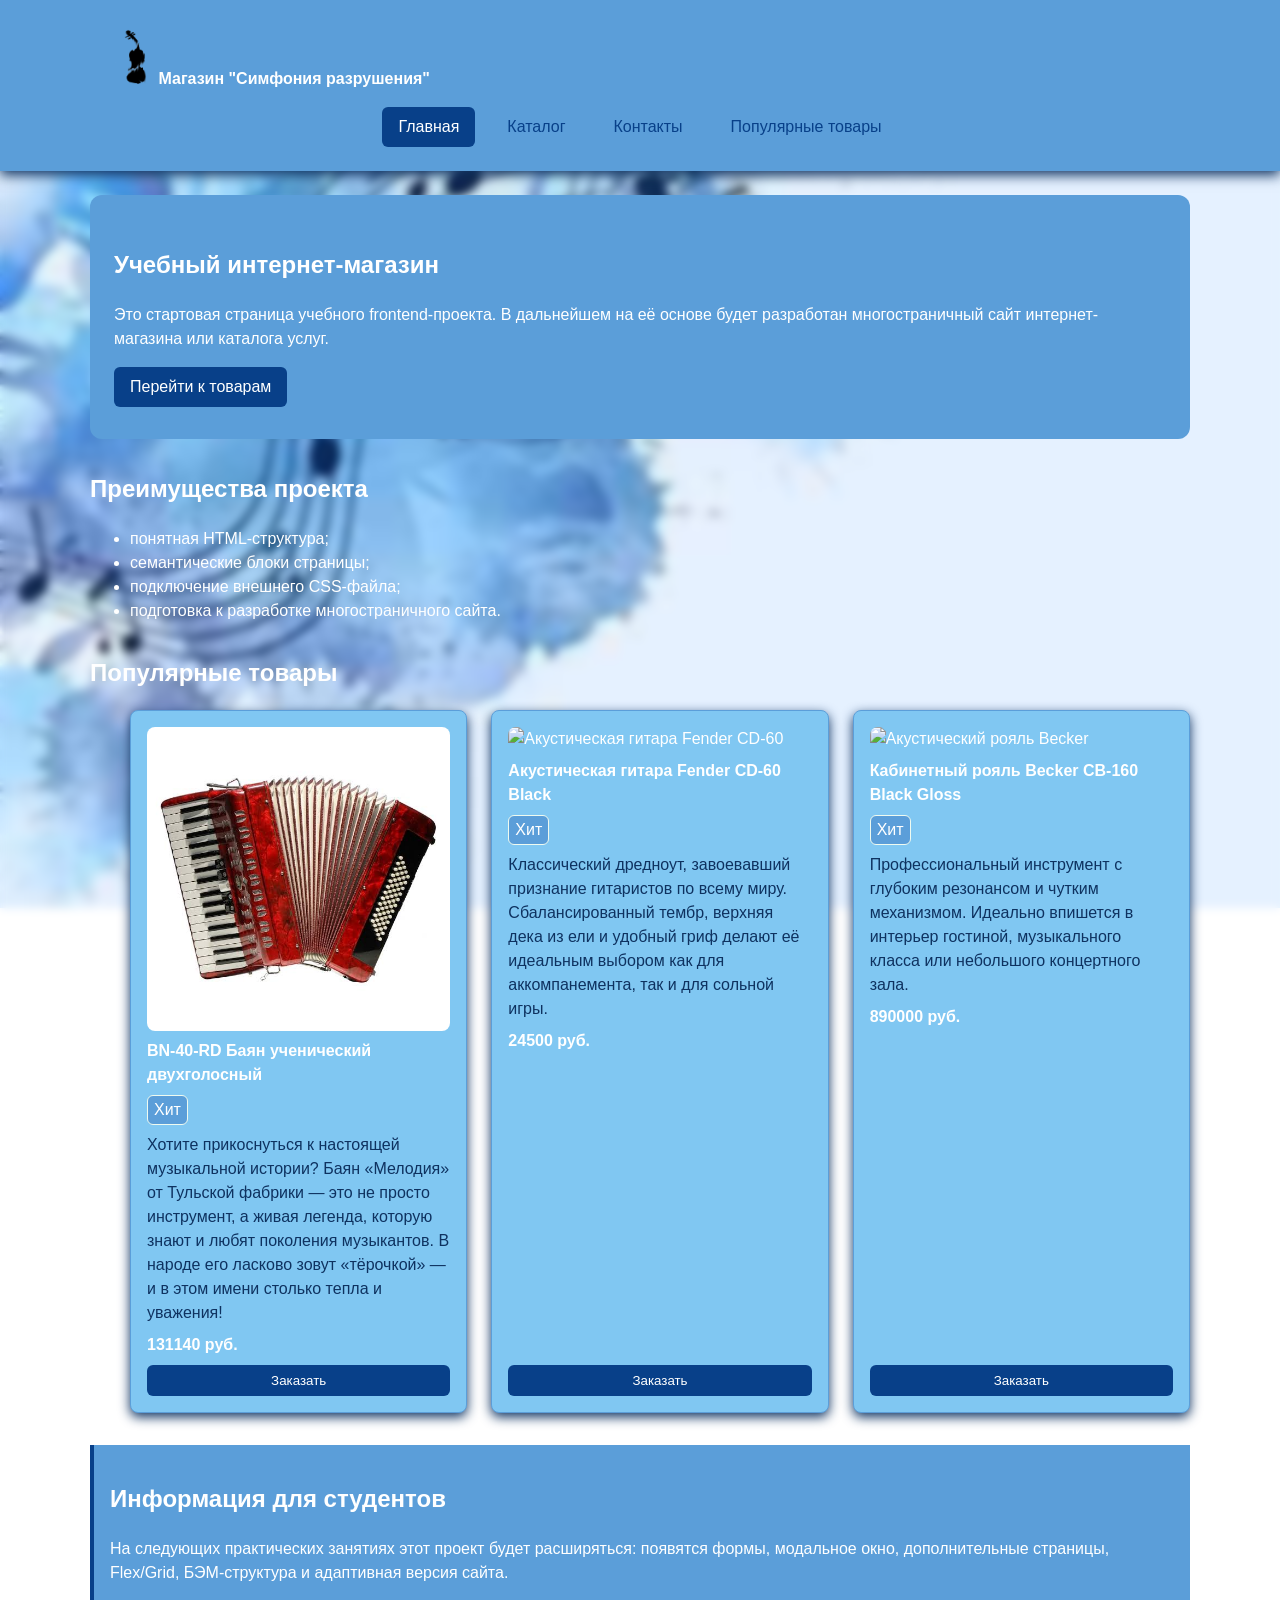
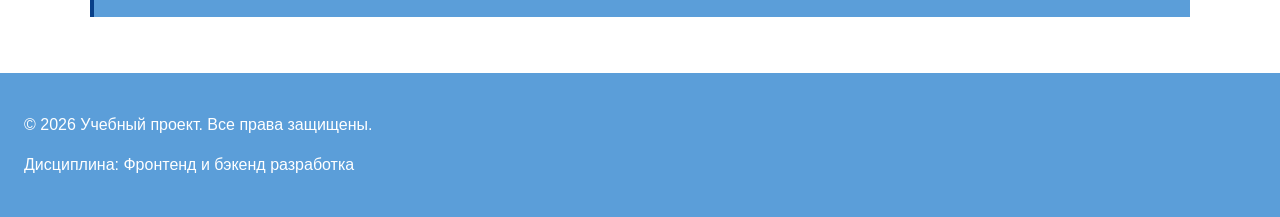
==== index.html @ 5463c81b "feature: initsialisation of project based on the previous project" ====
<!DOCTYPE html>
<html lang="en">
<head>
    <meta charset="UTF-8">
    <meta name="viewport" content="width=device-width, initial-scale=1.0">
    <meta property="og:type" content="website">
    <meta property="og:title" content="Учебный интернет-магазин">
    <meta property="og:description" content="Учебный frontend-проект интернет-магазина.">
    <meta property="og:image" content="https://username.github.io/kr1-html-css-shop/images/preview.jpg">

    <title>Учебный интернет-магазин</title>
    <link rel="stylesheet" href="css/style.css">
    <script type="module" src="js/main.js" defer></script>
</head>
<body>
    <header class="site-header">
        <div class="site-header__inner">
            <img class="site-header-logo-img" src="images/СимфонияРазрушения.png" alt="СимфонияРазрушения">
            <a class="site-header__logo" href="index.html">Магазин "Симфония разрушения"</a>

            <nav class="site-nav" aria-label="Основная навигация">
            <ul class="site-nav__list">
                <li class="site-nav__item">
                <a class="site-nav__link site-nav__link--active" href="index.html">
                    Главная
                </a>
                </li>
                <li class="site-nav__item">
                <a class="site-nav__link" href="catalog.html">Каталог</a>
                </li>
                <li class="site-nav__item">
                <a class="site-nav__link" href="contacts.html">Контакты</a>
                </li>
                <li class="site-nav__item">
                <a class="site-nav__link" href="index.html#popular">
                    Популярные товары
                </a>
                </li>
            </ul>
            </nav>
        </div>
    </header>


    <main>
        <section class="hero">
            <h1>Учебный интернет-магазин</h1>
            <p>
                Это стартовая страница учебного frontend-проекта.
                В дальнейшем на её основе будет разработан многостраничный сайт
                интернет-магазина или каталога услуг.
            </p>
            <a class="button" href="#popular">Перейти к товарам</a>
        </section>
        <section class="section" id="advantages">
            <h2>Преимущества проекта</h2>

            <ul class="advantages-list">
                <li>понятная HTML-структура;</li>
                <li>семантические блоки страницы;</li>
                <li>подключение внешнего CSS-файла;</li>
                <li>подготовка к разработке многостраничного сайта.</li>
            </ul>
        </section>
        <section class="section" id="popular">
            <h2>Популярные товары</h2>

            <ul id="hit-list" class="products-grid" aria-label="Список задач"></ul>
        </section>

        <aside class="aside-info">
            <h2>Информация для студентов</h2>
            <p>
                На следующих практических занятиях этот проект будет расширяться:
                появятся формы, модальное окно, дополнительные страницы, Flex/Grid,
                БЭМ-структура и адаптивная версия сайта.
            </p>
        </aside>
    </main>

    <footer id="contacts">
        <p>&copy; 2026 Учебный проект. Все права защищены.</p>
        <p>Дисциплина: Фронтенд и бэкенд разработка</p>
    </footer>

    <dialog class="order-dialog" id="order-dialog" aria-labelledby="order-dialog-title">
    <h2 id="order-dialog-title">Оформление заявки</h2>

    <form class="order-form" id="order-form" action="#" method="post" novalidate>
        <input id="selected-product" name="selected-product" type="hidden">

        <div class="form-field">
        <label for="order-name">Имя</label>
        <input
            id="order-name"
            name="name"
            type="text"
            placeholder="Введите ваше имя"
            minlength="2"
            autocomplete="given-name"
            required
        >
        </div>

        <div class="form-field">
            <label for="order-email">E-mail</label>
            <input
                id="order-email"
                name="email"
                type="email"
                placeholder="example@mail.ru"
                autocomplete="email"
                required
            >
        </div>

        <div class="form-field">
            <label for="order-phone">Телефон</label>
            <input
                id="order-phone"
                name="phone"
                type="tel"
                inputmode="tel"
                placeholder="+7 (900) 000-00-00"
                pattern="^\{+7, 8} \(\d{3}\) \d{3}-\d{2}-\d{2}$"
                required
            >
            <small>Формат: +7(8) (800) 555-35-35</small>
        </div>

        <div class="form-field">
            <label for="order-date">Дата связи</label>
            <input
                id="order-date"
                name="date"
                type="date"
            >
        </div>

        <div class="form-field">
        <label for="order-topic">Тема заявки</label>
        <select id="order-topic" name="topic" required>
            <option value="">Выберите тему</option>
            <option value="product">Заказ товара</option>
            <option value="consultation">Консультация</option>
            <option value="delivery">Доставка</option>
        </select>
        </div>

        <div class="form-field">
        <label for="order-comment">Комментарий</label>
        <textarea
            id="order-comment"
            name="comment"
            rows="4"
            placeholder="Укажите дополнительную информацию"
        ></textarea>
        </div>

        <div class="form-field form-field--checkbox">
        <label>
            <input
            id="order-agreement"
            name="agreement"
            type="checkbox"
            required
            >
            Я согласен на обработку данных
        </label>
        </div>

        <div class="form-actions">
            <button class="button button--primary" type="submit">
            Отправить заявку
            </button>

            <button class="button button--secondary" id="close-order-dialog" type="button">
            Закрыть
            </button>

        </div>
    </form>
    </dialog>
    <dialog class="success-message" id="success-message" hidden>
        <div class="after-form-actions">
            <p>
                Форма успешно отправлена!
            </p>
            <a class="button button--secondary" id="close-success-dialog" type="button" href="catalog.html">
                Вернуться в каталог 
            </a>
        </div>
    </dialog>
</body>
</html>
---- css/style.css ----
/* ===============================
   1. Переменные проекта
   =============================== */

:root {
  /* Основные цвета проекта */
  --color-bg: #80C7F2;
  --color-bg-2: #F20587;
  --color-text: #ffffff;
  --color-muted: rgb(82, 81, 81);
  --color-primary: #084089;
  --color-primary-dark: #0e3260;
  --color-border: #dddddd;
  --color-surface: #5B9ED9;
  --color-surface-accent: #5B9ED9;
  --color-danger: #b00020;
  --color-success: #168a2f;
  --color-success-bg: #eefaf0;
  --color-white: #ffffff;
  --color-black: #000000;

  /* Отступы */
  --space-xs: 4px;
  --space-sm: 8px;
  --space-md: 16px;
  --space-lg: 24px;
  --space-xl: 32px;

  /* Скругления */
  --radius-sm: 6px;
  --radius-md: 8px;
  --radius-lg: 12px;

  /* Размеры */
  --container-width: 1100px;
}

/* ===============================
   2. Базовые стили
   =============================== */


* {
  box-sizing: border-box;
}

body {
  display: flex;
  flex-direction: column;
  min-height: 100vh; 
  margin: 0;
  font-family: Arial, sans-serif;
  line-height: 1.5;
  color: var(--color-text);
  background-image: url("../images/background.jpg");
  background-attachment: fixed; 
  backdrop-filter: blur(5px);  
  background-repeat: no-repeat;
  background-size: cover;
  background-position: center;
}

main,
footer {
  padding: var(--space-lg);
}

main {
  flex-grow: 1; 
}

header {
  background-color: var(--color-surface);
  box-shadow: 0 4px 12px var(--color-primary-dark);
}

footer {
  background-color: var(--color-surface);
}

html {
  scroll-behavior: smooth;
}

:target {
  outline: 2px dashed var(--color-primary);
  outline-offset: 4px;
}


/* ===============================
   3. Общие элементы интерфейса
   =============================== */

a {
  color: var(--color-primary);
}

a:hover {
  color: var(--color-primary-dark);
}

a:focus-visible {
  outline: 2px solid var(--color-primary);
  outline-offset: 3px;
}


.site-header {
  background-color: var(--color-surface);
}

.site-header__inner {
  max-width: var(--container-width);
  margin: 0 auto;
  padding: var(--space-lg);
}

.site-header__logo {
  font-weight: 700;
  color: var(--color-text);
  text-decoration: none;
}

.site-nav__list {
  display: flex;
  flex-wrap: wrap;
  justify-content: center;
  align-items: center;
  gap: var(--space-md);
  padding: 0;
  margin: var(--space-md) 0 0;
  list-style: none;
}

.site-nav__link {
  display: inline-block;
  padding: var(--space-sm) var(--space-md);
  color: var(--color-primary);
  text-decoration: none;
  border-radius: var(--radius-sm);
}

.site-nav__link:hover {
  color: var(--color-white);
  background-color: var(--color-primary);
}

.site-nav__link:focus-visible {
  outline: 2px solid var(--color-primary);
  outline-offset: 3px;
}

.site-nav__link--active {
  color: var(--color-white);
  background-color: var(--color-primary);
}



/* ===============================
   4. Компоненты страницы
   =============================== */

.page-text {
  color: var(--color-black);
}

.hero {
  max-width: var(--container-width);
  margin: 0 auto var(--space-xl);
  padding: var(--space-xl) var(--space-lg);
  background-color: var(--color-surface-accent);
  border-radius: var(--radius-lg);
}

.section {
  max-width: var(--container-width);
  margin: 0 auto var(--space-xl);
}

.section h2 {
  margin-top: 0;
}

.product-card {
  list-style: none; 
  padding: 0;
  margin: 0;
  display: flex;
  flex-direction: column;
  gap: var(--space-sm);
  padding: var(--space-md);
  border: 1px solid var(--color-surface-accent);
  border-radius: var(--radius-md);
  background-color: var(--color-bg);
  box-shadow: 0 4px 12px var(--color-primary-dark); 
}

.product-card:hover {
  border-color: var(--color-primary);
}

/* .product-card--featured {
  border-color: var(--color-primary);
} */

.product-card--discount {
  border-color: var(--color-danger);
}

.product-card__title {
  margin: 0;
  color: var(--color-text);
}

.product-card__category {
  display: block;
  background-color: var(--color-surface-accent);
  width: fit-content;
  border: 1px solid var(--color-success-bg);
  border-radius: var(--radius-sm);
  padding: 2px 6px 2px 6px;
}

.product-card__description {
  margin: 0;
  color: var(--color-primary-dark);
}

.product-card__price {
  margin: 0;
  font-weight: 700;
}

.product-card--discount .product-card__price {
  color: var(--color-danger);
}

.product-card__button {
  margin-top: auto;
  /* align-self: flex-start; */
}
.product-card-image {
  width: 100%;
  border-radius: var(--radius-md);
}


.button {
  /* box-sizing: border-box; */
  display: inline-block;
  padding: var(--space-sm) var(--space-md);
  color: var(--color-white);
  background-color: var(--color-primary);
  text-decoration: none;
  border: none;
  border-radius: var(--radius-sm);
  cursor: pointer;
}

.button-filter-flex {
  display: flex;
  justify-content: space-between;
}

.button--reset {
  /* box-sizing: border-box; */
  background-color: var(--color-surface-accent);
  color: var(--color-white);
  border: 1px solid var(--color-white);
}

.button--reset:hover {
  background-color: var(--color-primary-dark);
  color: var(--color-white);
  border-color: var(--color-primary-dark);

}
.button:hover {
  background-color: var(--color-primary-dark);
  color: var(--color-white);
}

.button:focus-visible {
  outline: 2px solid var(--color-primary);
  outline-offset: 3px;
}

.button:disabled {
  opacity: 0.6;
  cursor: not-allowed;
}

.button--primary {
  color: var(--color-white);
  background-color: var(--color-primary);
}

.button--primary:hover {
  background-color: var(--color-primary-dark);
}

.button--secondary {
  color: var(--color-primary);
  background-color: transparent;
  border: 1px solid var(--color-primary);
}

.button--secondary:hover {
  color: var(--color-white);
  background-color: var(--color-primary);
}

.button:focus-visible {
  outline: 2px solid var(--color-primary);
  outline-offset: 3px;
}

.button:disabled,
.button--disabled {
  opacity: 0.6;
  cursor: not-allowed;
}



.aside-info {
  max-width: var(--container-width);
  margin: 0 auto var(--space-xl);
  padding: var(--space-md);
  border-left: 4px solid var(--color-primary);
  background-color: var(--color-surface);
}


/* ===============================
   5. Форма и модальное окно
   =============================== */

.order-dialog {
  width: min(100% - 32px, 560px);
  padding: var(--space-lg);
  border: none;
  border-radius: var(--radius-lg);
}

.order-dialog::backdrop {
  background-color: rgba(0, 0, 0, 0.5);
}

.form-field {
  margin-bottom: var(--space-md);
}

.form-field label {
  display: block;
  margin-bottom: var(--space-xs);
}

.form-field input,
.form-field select,
.form-field textarea {
  width: 100%;
  padding: 10px 12px;
  border: 1px solid var(--color-border);
  border-radius: var(--radius-sm);
  font: inherit;
}

.form-field input[type="checkbox"] {
  width: auto;
}

.form-field small {
  display: block;
  margin-top: var(--space-xs);
  color: var(--color-muted);
}

.form-field input:hover,
.form-field select:hover,
.form-field textarea:hover {
  border-color: var(--color-primary);
}

.form-field input:focus-visible,
.form-field select:focus-visible,
.form-field textarea:focus-visible,
.form-actions button:focus-visible {
  outline: 2px solid var(--color-primary);
  outline-offset: 3px;
}

[aria-invalid="true"] {
  border-color: var(--color-danger);
}


.form-actions {
  display: flex;
  gap: 12px;
  margin-top: 20px;
}

.success-message {
  max-width: var(--container-width);
  margin: 150px auto;
  padding: var(--space-md);
  border: 2px solid var(--color-primary-dark);
  border-radius: var(--radius-md);
  background-color: var(--color-success-bg);
}

.breadcrumbs {
  max-width: var(--container-width);
  margin: 0 auto var(--space-md);
  font-size: 14px;
  color: var(--color-muted);
}

.breadcrumbs__link {
  color: var(--color-primary);
}

.breadcrumbs__current::before {
  content: " / ";
  color: var(--color-muted);
}


.products-grid {
  display: grid;
  grid-template-columns: repeat(3, 1fr);
  gap: var(--space-lg);
}

.catalog-layout {
  max-width: var(--container-width);
  margin: 0 auto var(--space-xl);
  display: grid;
  grid-template-columns: 260px 1fr;
  grid-template-rows: 530px auto;
  grid-template-areas: 
  "filters products"
  "empty products";
  gap: var(--space-lg);
}

.catalog-filters {
  grid-area: filters;
  padding: var(--space-md);
  border: 1px solid var(--color-border);
  border-radius: var(--radius-md);
  background-color: var(--color-surface);
  position: sticky;
  top: 20px; 
  z-index: 100;
}

.catalog-products {
  grid-area: products;
}

.filters-form {
  display: grid;
  gap: var(--space-md);
}

.filters-form fieldset {
  margin: 0;
  padding: var(--space-md);
  border: 1px solid var(--color-border);
  border-radius: var(--radius-sm);
}

.filters-form legend {
  font-weight: 700;
}

.filters-form label {
  display: block;
  margin-bottom: var(--space-sm);
}

.filters-form input[type="number"] {
  width: 100%;
  padding: 8px 10px;
  border: 1px solid var(--color-border);
  border-radius: var(--radius-sm);
  font: inherit;
}



.site-header-logo-img {
  width: 40px;
}
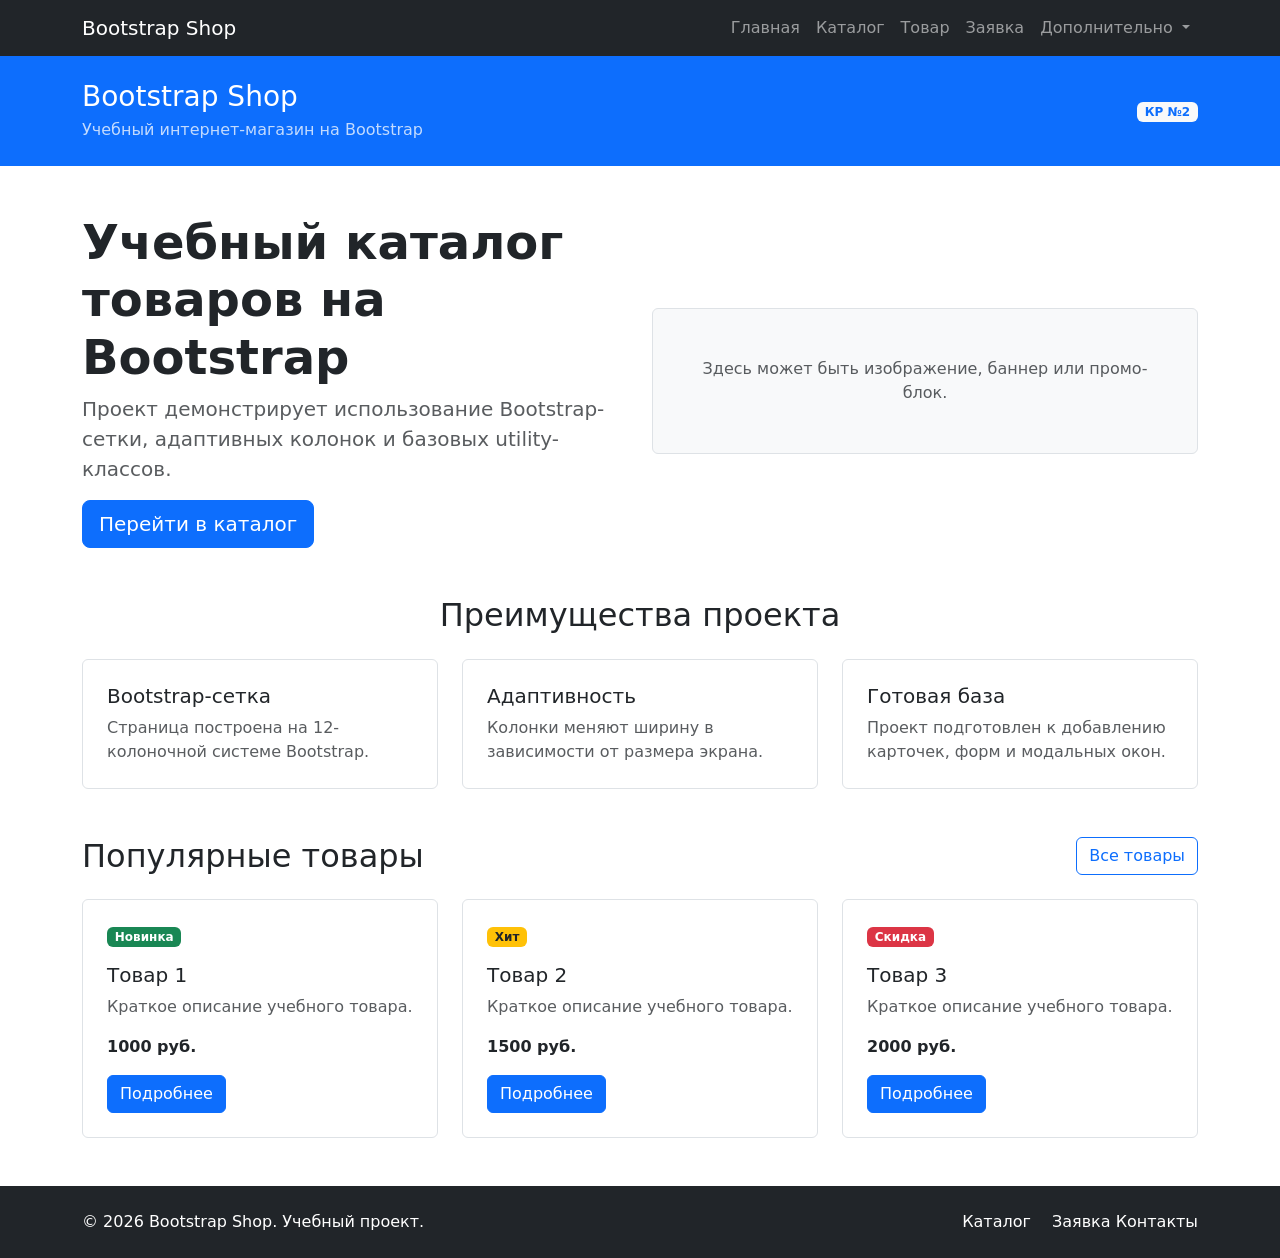
==== commit 470220fa: "feat: add Bootstrap components pages" ====
--- a/index.html
+++ b/index.html
@@ -1,195 +1,233 @@
 <!DOCTYPE html>
-<html lang="en">
+<html lang="ru">
 <head>
     <meta charset="UTF-8">
     <meta name="viewport" content="width=device-width, initial-scale=1.0">
-    <meta property="og:type" content="website">
-    <meta property="og:title" content="Учебный интернет-магазин">
-    <meta property="og:description" content="Учебный frontend-проект интернет-магазина.">
-    <meta property="og:image" content="https://username.github.io/kr1-html-css-shop/images/preview.jpg">
-
-    <title>Учебный интернет-магазин</title>
-    <link rel="stylesheet" href="css/style.css">
-    <script type="module" src="js/main.js" defer></script>
+    <title>Главная — Bootstrap Shop</title>
+
+    <link
+        href="https://cdn.jsdelivr.net/npm/bootstrap@5.3.3/dist/css/bootstrap.min.css"
+        rel="stylesheet"
+    >
+    <link rel="stylesheet" href="css/custom.css">
 </head>
 <body>
-    <header class="site-header">
-        <div class="site-header__inner">
-            <img class="site-header-logo-img" src="images/СимфонияРазрушения.png" alt="СимфонияРазрушения">
-            <a class="site-header__logo" href="index.html">Магазин "Симфония разрушения"</a>
-
-            <nav class="site-nav" aria-label="Основная навигация">
-            <ul class="site-nav__list">
-                <li class="site-nav__item">
-                <a class="site-nav__link site-nav__link--active" href="index.html">
-                    Главная
-                </a>
-                </li>
-                <li class="site-nav__item">
-                <a class="site-nav__link" href="catalog.html">Каталог</a>
-                </li>
-                <li class="site-nav__item">
-                <a class="site-nav__link" href="contacts.html">Контакты</a>
-                </li>
-                <li class="site-nav__item">
-                <a class="site-nav__link" href="index.html#popular">
-                    Популярные товары
-                </a>
-                </li>
+    <nav class="navbar navbar-expand-lg navbar-dark bg-dark">
+    <div class="container">
+        <a class="navbar-brand" href="index.html">Bootstrap Shop</a>
+
+        <button
+        class="navbar-toggler"
+        type="button"
+        data-bs-toggle="collapse"
+        data-bs-target="#mainNavbar"
+        aria-controls="mainNavbar"
+        aria-expanded="false"
+        aria-label="Переключить навигацию"
+        >
+        <span class="navbar-toggler-icon"></span>
+        </button>
+
+        <div class="collapse navbar-collapse" id="mainNavbar">
+        <ul class="navbar-nav ms-auto">
+            <li class="nav-item">
+            <a class="nav-link" href="index.html">Главная</a>
+            </li>
+
+            <li class="nav-item">
+            <a class="nav-link" href="catalog.html">Каталог</a>
+            </li>
+
+            <li class="nav-item">
+            <a class="nav-link" href="product.html">Товар</a>
+            </li>
+
+            <li class="nav-item">
+            <a class="nav-link" href="order.html">Заявка</a>
+            </li>
+
+            <li class="nav-item dropdown">
+            <a
+                class="nav-link dropdown-toggle"
+                href="#"
+                role="button"
+                data-bs-toggle="dropdown"
+                aria-expanded="false"
+            >
+                Дополнительно
+            </a>
+            <ul class="dropdown-menu">
+                <li><a class="dropdown-item" href="catalog.html">Все товары</a></li>
+                <li><a class="dropdown-item" href="order.html">Оформить заявку</a></li>
+                <li><a class="dropdown-item" href="contacts.html">Контакты</a></li>
+                <li><a class="dropdown-item" href="index.html#popular">Популярное</a></li>
             </ul>
-            </nav>
-        </div>
+            </li>
+        </ul>
+        </div>
+    </div>
+    </nav>
+    <header class="bg-primary text-white py-4">
+    
+    <div class="container">
+        <div class="row align-items-center">
+        <div class="col-12 col-md-8">
+            <h1 class="h3 mb-1">Bootstrap Shop</h1>
+            <p class="mb-0 opacity-75">
+            Учебный интернет-магазин на Bootstrap
+            </p>
+        </div>
+
+        <div class="col-12 col-md-4 text-md-end mt-3 mt-md-0">
+            <span class="badge bg-light text-primary">
+            КР №2
+            </span>
+        </div>
+        </div>
+    </div>
+    
+
+
     </header>
-
-
     <main>
-        <section class="hero">
-            <h1>Учебный интернет-магазин</h1>
-            <p>
-                Это стартовая страница учебного frontend-проекта.
-                В дальнейшем на её основе будет разработан многостраничный сайт
-                интернет-магазина или каталога услуг.
-            </p>
-            <a class="button" href="#popular">Перейти к товарам</a>
-        </section>
-        <section class="section" id="advantages">
-            <h2>Преимущества проекта</h2>
-
-            <ul class="advantages-list">
-                <li>понятная HTML-структура;</li>
-                <li>семантические блоки страницы;</li>
-                <li>подключение внешнего CSS-файла;</li>
-                <li>подготовка к разработке многостраничного сайта.</li>
-            </ul>
-        </section>
-        <section class="section" id="popular">
-            <h2>Популярные товары</h2>
-
-            <ul id="hit-list" class="products-grid" aria-label="Список задач"></ul>
-        </section>
-
-        <aside class="aside-info">
-            <h2>Информация для студентов</h2>
-            <p>
-                На следующих практических занятиях этот проект будет расширяться:
-                появятся формы, модальное окно, дополнительные страницы, Flex/Grid,
-                БЭМ-структура и адаптивная версия сайта.
-            </p>
-        </aside>
+    <section class="container my-5">
+        <div class="row align-items-center g-4">
+        <div class="col-12 col-lg-6">
+            <h2 class="display-5 fw-bold">
+            Учебный каталог товаров на Bootstrap
+            </h2>
+            <p class="lead text-muted">
+            Проект демонстрирует использование Bootstrap-сетки,
+            адаптивных колонок и базовых utility-классов.
+            </p>
+            <a class="btn btn-primary btn-lg" href="catalog.html">
+            Перейти в каталог
+            </a>
+        </div>
+
+        <div class="col-12 col-lg-6">
+            <div class="p-5 bg-light border rounded text-center">
+            <p class="mb-0 text-muted">
+                Здесь может быть изображение, баннер или промо-блок.
+            </p>
+            </div>
+        </div>
+        </div>
+    </section>
+
+    <section class="container my-5">
+    <h2 class="text-center mb-4">Преимущества проекта</h2>
+
+    <div class="row g-4">
+        <div class="col-12 col-md-4">
+        <div class="p-4 border rounded h-100 bg-white">
+            <h3 class="h5">Bootstrap-сетка</h3>
+            <p class="mb-0 text-muted">
+            Страница построена на 12-колоночной системе Bootstrap.
+            </p>
+        </div>
+        </div>
+
+        <div class="col-12 col-md-4">
+        <div class="p-4 border rounded h-100 bg-white">
+            <h3 class="h5">Адаптивность</h3>
+            <p class="mb-0 text-muted">
+            Колонки меняют ширину в зависимости от размера экрана.
+            </p>
+        </div>
+        </div>
+
+        <div class="col-12 col-md-4">
+        <div class="p-4 border rounded h-100 bg-white">
+            <h3 class="h5">Готовая база</h3>
+            <p class="mb-0 text-muted">
+            Проект подготовлен к добавлению карточек, форм и модальных окон.
+            </p>
+        </div>
+        </div>
+    </div>
+    </section>
+    
+    <section class="container my-5">
+    <div class="d-flex justify-content-between align-items-center mb-4">
+        <h2 class="mb-0">Популярные товары</h2>
+        <a class="btn btn-outline-primary" href="catalog.html">
+        Все товары
+        </a>
+    </div>
+
+    <div class="row g-4">
+        <div class="col-12 col-md-6 col-lg-4">
+        <div class="border rounded h-100 p-4">
+            <span class="badge bg-success mb-3">Новинка</span>
+            <h3 class="h5">Товар 1</h3>
+            <p class="text-muted">
+            Краткое описание учебного товара.
+            </p>
+            <p class="fw-bold mb-3">1000 руб.</p>
+            <a class="btn btn-primary" href="product.html">
+            Подробнее
+            </a>
+        </div>
+        </div>
+
+        <div class="col-12 col-md-6 col-lg-4">
+        <div class="border rounded h-100 p-4">
+            <span class="badge bg-warning text-dark mb-3">Хит</span>
+            <h3 class="h5">Товар 2</h3>
+            <p class="text-muted">
+            Краткое описание учебного товара.
+            </p>
+            <p class="fw-bold mb-3">1500 руб.</p>
+            <a class="btn btn-primary" href="product.html">
+            Подробнее
+            </a>
+        </div>
+        </div>
+
+        <div class="col-12 col-md-6 col-lg-4">
+        <div class="border rounded h-100 p-4">
+            <span class="badge bg-danger mb-3">Скидка</span>
+            <h3 class="h5">Товар 3</h3>
+            <p class="text-muted">
+            Краткое описание учебного товара.
+            </p>
+            <p class="fw-bold mb-3">2000 руб.</p>
+            <a class="btn btn-primary" href="product.html">
+            Подробнее
+            </a>
+        </div>
+        </div>
+    </div>
+    </section>
+
     </main>
-
-    <footer id="contacts">
-        <p>&copy; 2026 Учебный проект. Все права защищены.</p>
-        <p>Дисциплина: Фронтенд и бэкенд разработка</p>
+    <footer class="bg-dark text-white py-4 mt-5">
+    <div class="container">
+        <div class="row align-items-center g-3">
+        <div class="col-12 col-md-6">
+            <p class="mb-0">
+            &copy; 2026 Bootstrap Shop. Учебный проект.
+            </p>
+        </div>
+
+        <div class="col-12 col-md-6 text-md-end">
+            <a class="text-white text-decoration-none me-3" href="catalog.html">
+            Каталог
+            </a>
+            <a class="text-white text-decoration-none" href="order.html">
+            Заявка
+            </a>
+            <a class="text-white text-decoration-none" href="contacts.html">
+            Контакты
+            </a>
+        </div>
+        </div>
+    </div>
     </footer>
 
-    <dialog class="order-dialog" id="order-dialog" aria-labelledby="order-dialog-title">
-    <h2 id="order-dialog-title">Оформление заявки</h2>
-
-    <form class="order-form" id="order-form" action="#" method="post" novalidate>
-        <input id="selected-product" name="selected-product" type="hidden">
-
-        <div class="form-field">
-        <label for="order-name">Имя</label>
-        <input
-            id="order-name"
-            name="name"
-            type="text"
-            placeholder="Введите ваше имя"
-            minlength="2"
-            autocomplete="given-name"
-            required
-        >
-        </div>
-
-        <div class="form-field">
-            <label for="order-email">E-mail</label>
-            <input
-                id="order-email"
-                name="email"
-                type="email"
-                placeholder="example@mail.ru"
-                autocomplete="email"
-                required
-            >
-        </div>
-
-        <div class="form-field">
-            <label for="order-phone">Телефон</label>
-            <input
-                id="order-phone"
-                name="phone"
-                type="tel"
-                inputmode="tel"
-                placeholder="+7 (900) 000-00-00"
-                pattern="^\{+7, 8} \(\d{3}\) \d{3}-\d{2}-\d{2}$"
-                required
-            >
-            <small>Формат: +7(8) (800) 555-35-35</small>
-        </div>
-
-        <div class="form-field">
-            <label for="order-date">Дата связи</label>
-            <input
-                id="order-date"
-                name="date"
-                type="date"
-            >
-        </div>
-
-        <div class="form-field">
-        <label for="order-topic">Тема заявки</label>
-        <select id="order-topic" name="topic" required>
-            <option value="">Выберите тему</option>
-            <option value="product">Заказ товара</option>
-            <option value="consultation">Консультация</option>
-            <option value="delivery">Доставка</option>
-        </select>
-        </div>
-
-        <div class="form-field">
-        <label for="order-comment">Комментарий</label>
-        <textarea
-            id="order-comment"
-            name="comment"
-            rows="4"
-            placeholder="Укажите дополнительную информацию"
-        ></textarea>
-        </div>
-
-        <div class="form-field form-field--checkbox">
-        <label>
-            <input
-            id="order-agreement"
-            name="agreement"
-            type="checkbox"
-            required
-            >
-            Я согласен на обработку данных
-        </label>
-        </div>
-
-        <div class="form-actions">
-            <button class="button button--primary" type="submit">
-            Отправить заявку
-            </button>
-
-            <button class="button button--secondary" id="close-order-dialog" type="button">
-            Закрыть
-            </button>
-
-        </div>
-    </form>
-    </dialog>
-    <dialog class="success-message" id="success-message" hidden>
-        <div class="after-form-actions">
-            <p>
-                Форма успешно отправлена!
-            </p>
-            <a class="button button--secondary" id="close-success-dialog" type="button" href="catalog.html">
-                Вернуться в каталог 
-            </a>
-        </div>
-    </dialog>
+    <script
+        src="https://cdn.jsdelivr.net/npm/bootstrap@5.3.3/dist/js/bootstrap.bundle.min.js">
+    </script>
 </body>
-</html>+</html>
--- a/css/custom.css
+++ b/css/custom.css
@@ -0,0 +1,16 @@
+body {
+  min-height: 100vh;
+}
+
+.placeholder-box {
+  min-height: 240px;
+}
+
+.placeholder-image {
+  min-height: 320px;
+}
+
+.card-img-top {
+  height: 180px;
+  object-fit: cover;
+}
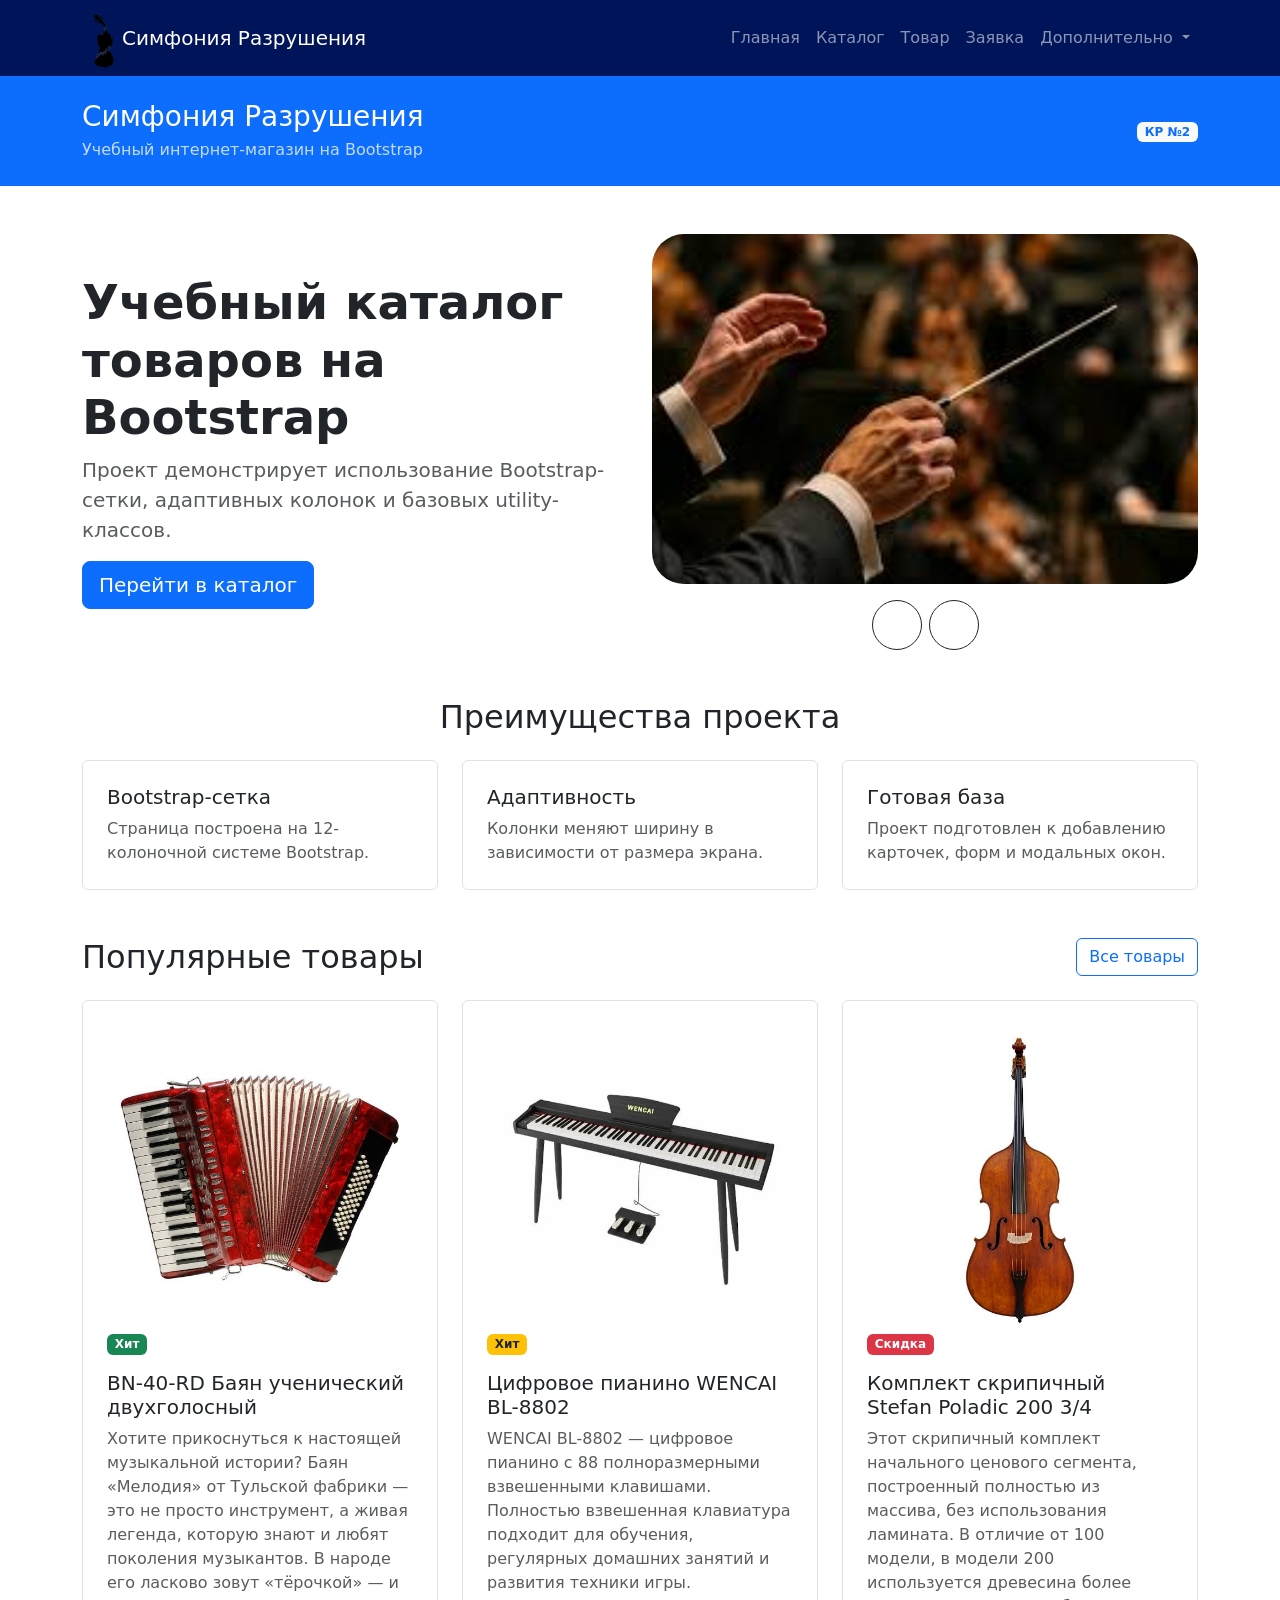
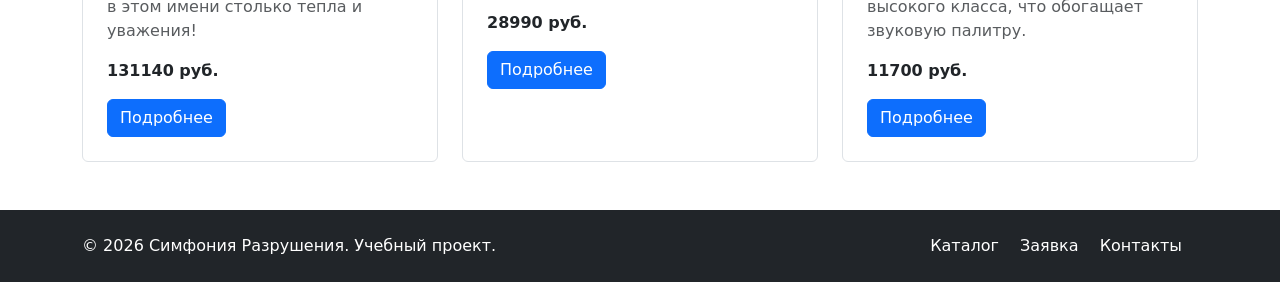
==== commit 315e2ab0: "feature: added more bootstrap elements" ====
--- a/index.html
+++ b/index.html
@@ -3,76 +3,24 @@
 <head>
     <meta charset="UTF-8">
     <meta name="viewport" content="width=device-width, initial-scale=1.0">
-    <title>Главная — Bootstrap Shop</title>
+    <title>Главная — Симфония Разрушения</title>
 
     <link
         href="https://cdn.jsdelivr.net/npm/bootstrap@5.3.3/dist/css/bootstrap.min.css"
         rel="stylesheet"
     >
     <link rel="stylesheet" href="css/custom.css">
+    
+    <script type="module" src="js/main.js" defer></script>
 </head>
 <body>
-    <nav class="navbar navbar-expand-lg navbar-dark bg-dark">
-    <div class="container">
-        <a class="navbar-brand" href="index.html">Bootstrap Shop</a>
-
-        <button
-        class="navbar-toggler"
-        type="button"
-        data-bs-toggle="collapse"
-        data-bs-target="#mainNavbar"
-        aria-controls="mainNavbar"
-        aria-expanded="false"
-        aria-label="Переключить навигацию"
-        >
-        <span class="navbar-toggler-icon"></span>
-        </button>
-
-        <div class="collapse navbar-collapse" id="mainNavbar">
-        <ul class="navbar-nav ms-auto">
-            <li class="nav-item">
-            <a class="nav-link" href="index.html">Главная</a>
-            </li>
-
-            <li class="nav-item">
-            <a class="nav-link" href="catalog.html">Каталог</a>
-            </li>
-
-            <li class="nav-item">
-            <a class="nav-link" href="product.html">Товар</a>
-            </li>
-
-            <li class="nav-item">
-            <a class="nav-link" href="order.html">Заявка</a>
-            </li>
-
-            <li class="nav-item dropdown">
-            <a
-                class="nav-link dropdown-toggle"
-                href="#"
-                role="button"
-                data-bs-toggle="dropdown"
-                aria-expanded="false"
-            >
-                Дополнительно
-            </a>
-            <ul class="dropdown-menu">
-                <li><a class="dropdown-item" href="catalog.html">Все товары</a></li>
-                <li><a class="dropdown-item" href="order.html">Оформить заявку</a></li>
-                <li><a class="dropdown-item" href="contacts.html">Контакты</a></li>
-                <li><a class="dropdown-item" href="index.html#popular">Популярное</a></li>
-            </ul>
-            </li>
-        </ul>
-        </div>
-    </div>
-    </nav>
+    <nav class="navbar navbar-expand-lg navbar-dark" id="topPanelNavBar"></nav>
     <header class="bg-primary text-white py-4">
     
     <div class="container">
         <div class="row align-items-center">
         <div class="col-12 col-md-8">
-            <h1 class="h3 mb-1">Bootstrap Shop</h1>
+            <h1 class="h3 mb-1">Симфония Разрушения</h1>
             <p class="mb-0 opacity-75">
             Учебный интернет-магазин на Bootstrap
             </p>
@@ -104,14 +52,40 @@
             Перейти в каталог
             </a>
         </div>
+        <div class="col-12 col-lg-6">
+  <div id="carouselStacked" class="carousel slide">
+    
+    <!-- Обертка для картинок с фиксированной высотой -->
+    <div class="carousel-inner rounded-5 custom-carousel-height">
+      <div class="carousel-item active">
+        <img src="./images/дирижёр.jpg" class="d-block w-100" alt="скрипка">
+      </div>
+      <div class="carousel-item">
+        <img src="./images/симфония.jpg" class="d-block w-100" alt="синтезатор">
+      </div>
+      <div class="carousel-item">
+        <img src="./images/симфонияРазрушения2.jpg" class="d-block w-100" alt="баян">
+      </div>
+    </div>
+    
+    <!-- Блок управления под каруселью -->
+    <div class="d-flex justify-content-center align-items-center mt-3">
+      <div class="btn-group gap-2">
+        <button class="btn btn-outline-dark btn-sm rounded-circle d-flex align-items-center justify-content-center p-2" 
+                type="button" data-bs-target="#carouselStacked" data-bs-slide="prev">
+          <span class="carousel-control-prev-icon custom-carousel-icon" aria-hidden="true"></span>
+          <span class="visually-hidden">Previous</span>
+        </button>
+        <button class="btn btn-outline-dark btn-sm rounded-circle d-flex align-items-center justify-content-center p-2" 
+                type="button" data-bs-target="#carouselStacked" data-bs-slide="next">
+          <span class="carousel-control-next-icon custom-carousel-icon" aria-hidden="true"></span>
+          <span class="visually-hidden">Next</span>
+        </button>
+      </div>
+    </div>
 
-        <div class="col-12 col-lg-6">
-            <div class="p-5 bg-light border rounded text-center">
-            <p class="mb-0 text-muted">
-                Здесь может быть изображение, баннер или промо-блок.
-            </p>
-            </div>
-        </div>
+  </div>
+</div>
         </div>
     </section>
 
@@ -159,12 +133,13 @@
     <div class="row g-4">
         <div class="col-12 col-md-6 col-lg-4">
         <div class="border rounded h-100 p-4">
-            <span class="badge bg-success mb-3">Новинка</span>
-            <h3 class="h5">Товар 1</h3>
+            <img src="./images/Баян.jpg" width="100%">
+            <span class="badge bg-success mb-3">Хит</span>
+            <h3 class="h5">BN-40-RD Баян ученический двухголосный</h3>
             <p class="text-muted">
-            Краткое описание учебного товара.
+            Хотите прикоснуться к настоящей музыкальной истории? Баян «Мелодия» от Тульской фабрики — это не просто инструмент, а живая легенда, которую знают и любят поколения музыкантов. В народе его ласково зовут «тёрочкой» — и в этом имени столько тепла и уважения!
             </p>
-            <p class="fw-bold mb-3">1000 руб.</p>
+            <p class="fw-bold mb-3">131140 руб.</p>
             <a class="btn btn-primary" href="product.html">
             Подробнее
             </a>
@@ -173,12 +148,14 @@
 
         <div class="col-12 col-md-6 col-lg-4">
         <div class="border rounded h-100 p-4">
+            <img src="./images/Синтезатор.jpg" width="100%">
             <span class="badge bg-warning text-dark mb-3">Хит</span>
-            <h3 class="h5">Товар 2</h3>
+            <h3 class="h5">Цифровое пианино WENCAI BL-8802</h3>
             <p class="text-muted">
-            Краткое описание учебного товара.
+            WENCAI BL-8802 — цифровое пианино с 88 полноразмерными взвешенными клавишами. Полностью взвешенная клавиатура подходит для обучения, регулярных домашних занятий и развития техники игры.
+
             </p>
-            <p class="fw-bold mb-3">1500 руб.</p>
+            <p class="fw-bold mb-3">28990 руб.</p>
             <a class="btn btn-primary" href="product.html">
             Подробнее
             </a>
@@ -187,12 +164,13 @@
 
         <div class="col-12 col-md-6 col-lg-4">
         <div class="border rounded h-100 p-4">
+            <img src="./images/Скрипка.jpg" width="100%">
             <span class="badge bg-danger mb-3">Скидка</span>
-            <h3 class="h5">Товар 3</h3>
+            <h3 class="h5">Комплект скрипичный Stefan Poladic 200 3/4</h3>
             <p class="text-muted">
-            Краткое описание учебного товара.
+            Этот скрипичный комплект начального ценового сегмента, построенный полностью из массива, без использования ламината. В отличие от 100 модели, в модели 200 используется древесина более высокого класса, что обогащает звуковую палитру.
             </p>
-            <p class="fw-bold mb-3">2000 руб.</p>
+            <p class="fw-bold mb-3">11700 руб.</p>
             <a class="btn btn-primary" href="product.html">
             Подробнее
             </a>
@@ -202,29 +180,7 @@
     </section>
 
     </main>
-    <footer class="bg-dark text-white py-4 mt-5">
-    <div class="container">
-        <div class="row align-items-center g-3">
-        <div class="col-12 col-md-6">
-            <p class="mb-0">
-            &copy; 2026 Bootstrap Shop. Учебный проект.
-            </p>
-        </div>
-
-        <div class="col-12 col-md-6 text-md-end">
-            <a class="text-white text-decoration-none me-3" href="catalog.html">
-            Каталог
-            </a>
-            <a class="text-white text-decoration-none" href="order.html">
-            Заявка
-            </a>
-            <a class="text-white text-decoration-none" href="contacts.html">
-            Контакты
-            </a>
-        </div>
-        </div>
-    </div>
-    </footer>
+    <footer class="bg-dark text-white py-4 mt-5" id="footer"></footer>
 
     <script
         src="https://cdn.jsdelivr.net/npm/bootstrap@5.3.3/dist/js/bootstrap.bundle.min.js">
--- a/css/custom.css
+++ b/css/custom.css
@@ -1,3 +1,7 @@
+nav {
+  background-color: rgb(0, 21, 89);
+}
+
 body {
   min-height: 100vh;
 }
@@ -14,3 +18,17 @@
   height: 180px;
   object-fit: cover;
 }
+
+
+.custom-carousel-height {
+  height: 350px; 
+}
+
+/* Принудительно ограничиваем высоту каждого слайда и картинки */
+.custom-carousel-height .carousel-item,
+.custom-carousel-height .carousel-item img {
+  height: 400px !important; /* !important перебьет внутренние расчеты Bootstrap */
+  max-height: 400px !important;
+  object-fit: cover; /* Картинка масштабируется без искажения пропорций */
+}
+
